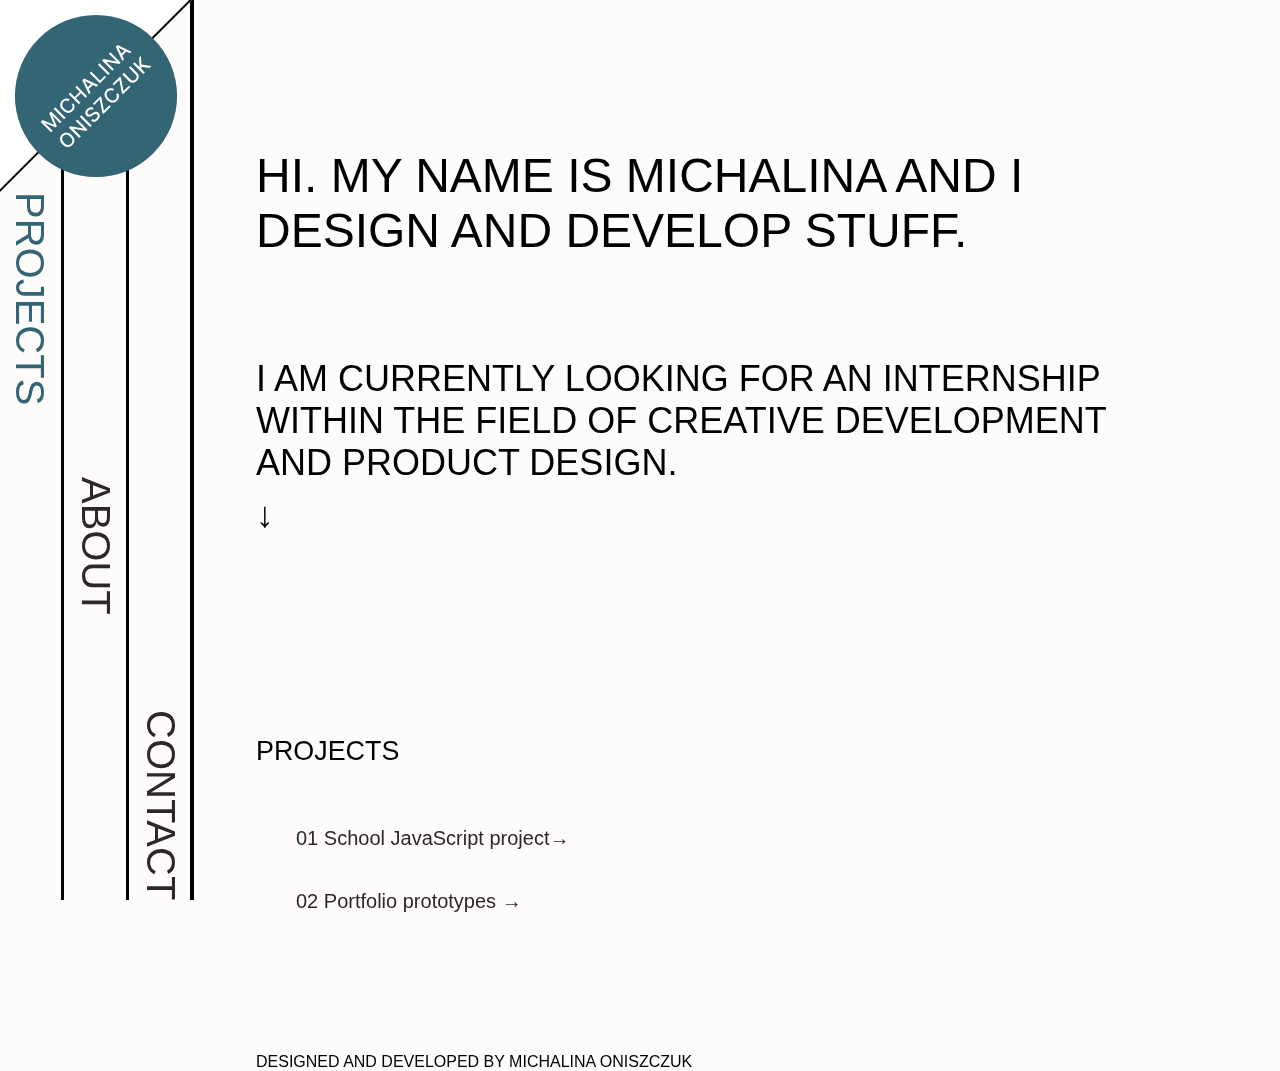
==== index.html @ ffb0e6c4 "finished" ====
<!DOCTYPE html>
<html lang="en">
  <head>
    <meta charset="UTF-8" />
    <meta http-equiv="X-UA-Compatible" content="IE=edge" />
    <meta name="viewport" content="width=device-width, initial-scale=1.0" />
    <title>Portfolio</title>
    <link rel="stylesheet" href="style.css" />
  </head>
  <body>
    <div id="background_lines">
      <div class="line"></div>
      <div class="line"></div>
      <div class="line"></div>
    </div>
    <header>
      <a href="index.html" id="logo-link"
        ><?xml version="1.0" encoding="utf-8"?>
        <!-- Generator: Adobe Illustrator 26.3.1, SVG Export Plug-In . SVG Version: 6.00 Build 0)  -->
        <svg version="1.1" id="Warstwa_1" xmlns="http://www.w3.org/2000/svg" xmlns:xlink="http://www.w3.org/1999/xlink" x="0px" y="0px" viewBox="0 0 287 287" style="enable-background: new 0 0 287 287" xml:space="preserve">
          <style type="text/css">
            .st0 {
              fill: #ffffff;
            }
            .st1 {
              fill: #336574;
            }
          </style>
          <polygon class="st0" points="287,0 0,287 0,0 " stroke-width="2" />
          <g>
            <polygon points="287,0 0,287 0,282.8 282.8,0 	" />
          </g>

          <circle class="st1" cx="143.5" cy="143.5" r="121.2" />

          <path
            id="logo_txt"
            class="st0"
            d="M60.8,182.2l2.8-2.8l16.9,7.1l0.2-0.2l-7.1-16.9l2.8-2.8L91.9,182l-2.2,2.2L78.5,173l-0.1,0.1l6.6,15.7
          l-1.8,1.8l-15.7-6.6l-0.1,0.1l11.2,11.2l-2.2,2.2L60.8,182.2z M82.6,160.4L98,175.9l-2.3,2.3l-15.4-15.4L82.6,160.4z M104.3,148.8
          l-2.3,2.4c-0.6-0.4-1.2-0.7-1.8-0.8c-0.6-0.1-1.3-0.2-1.9-0.1c-0.6,0.1-1.2,0.3-1.8,0.6c-0.6,0.3-1.1,0.7-1.6,1.2
          c-0.9,0.9-1.5,1.9-1.7,3.1c-0.3,1.1-0.1,2.4,0.3,3.6c0.5,1.3,1.3,2.5,2.6,3.8c1.3,1.3,2.5,2.1,3.8,2.6c1.3,0.5,2.5,0.6,3.6,0.3
          c1.1-0.3,2.2-0.8,3-1.7c0.5-0.5,0.9-1,1.2-1.6c0.3-0.6,0.5-1.2,0.6-1.8c0.1-0.6,0.1-1.2-0.1-1.9c-0.1-0.6-0.4-1.2-0.8-1.8l2.4-2.3
          c0.6,0.9,1.1,1.8,1.4,2.8c0.3,1,0.4,2,0.3,3c-0.1,1-0.4,2-0.9,3c-0.5,1-1.1,1.9-2,2.7c-1.3,1.3-2.8,2.2-4.5,2.6
          c-1.7,0.4-3.4,0.3-5.2-0.3c-1.8-0.6-3.5-1.7-5.1-3.3c-1.6-1.6-2.8-3.4-3.3-5.1c-0.6-1.8-0.7-3.5-0.3-5.2c0.4-1.7,1.3-3.2,2.6-4.5
          c0.8-0.8,1.7-1.5,2.6-1.9c0.9-0.5,1.9-0.8,2.9-0.9c1-0.1,2,0,3.1,0.2C102.3,147.6,103.3,148.1,104.3,148.8z M117.9,156l-15.4-15.4
          l2.3-2.3l6.7,6.7l7.7-7.7l-6.7-6.7l2.3-2.3l15.4,15.4l-2.3,2.3l-6.7-6.7l-7.7,7.7l6.7,6.7L117.9,156z M135.4,138.5l-2.5,2.5l-9.9-21
          l2.7-2.7l21,9.9l-2.5,2.5l-17-8.3l-0.1,0.1L135.4,138.5z M129.7,132.1l8-8l2,2l-8,8L129.7,132.1z M149.3,124.6l-15.4-15.4l2.3-2.3
          l13.4,13.4l7-7l2,2L149.3,124.6z M148.6,94.4l15.4,15.4l-2.3,2.3l-15.4-15.4L148.6,94.4z M164.9,78.2l15.4,15.4l-2.1,2.1L159,92.2
          l-0.1,0.1l11.3,11.3l-2.3,2.3l-15.4-15.4l2.2-2.2l19.2,3.5l0.1-0.1l-11.3-11.3L164.9,78.2z M185.4,88.5l-2.5,2.5l-9.9-21l2.7-2.7
          l21,9.9l-2.5,2.5l-17-8.3l-0.1,0.1L185.4,88.5z M179.8,82l8-8l2,2l-8,8L179.8,82z M107.4,202c1.6,1.6,2.8,3.4,3.3,5.2
          c0.6,1.8,0.7,3.5,0.2,5.2c-0.4,1.7-1.3,3.2-2.6,4.5c-1.3,1.3-2.8,2.2-4.5,2.6c-1.7,0.4-3.4,0.3-5.2-0.3c-1.8-0.6-3.5-1.7-5.1-3.3
          c-1.6-1.6-2.8-3.4-3.3-5.1c-0.6-1.8-0.7-3.5-0.3-5.2c0.4-1.7,1.3-3.2,2.6-4.5c1.3-1.3,2.8-2.2,4.5-2.6c1.7-0.4,3.4-0.3,5.2,0.2
          C104,199.2,105.7,200.3,107.4,202z M105.1,204.3c-1.3-1.3-2.5-2.1-3.8-2.6c-1.3-0.5-2.5-0.6-3.6-0.3c-1.1,0.3-2.2,0.8-3,1.7
          c-0.9,0.9-1.5,1.9-1.7,3.1c-0.3,1.1-0.2,2.3,0.3,3.6c0.5,1.3,1.3,2.5,2.6,3.8c1.3,1.3,2.5,2.1,3.8,2.6c1.3,0.5,2.5,0.6,3.6,0.3
          c1.1-0.3,2.2-0.8,3-1.7c0.9-0.9,1.5-1.9,1.7-3c0.3-1.2,0.2-2.4-0.3-3.6C107.2,206.8,106.3,205.5,105.1,204.3z M115.5,178.5
          l15.4,15.4l-2.1,2.1l-19.2-3.5l-0.1,0.1l11.3,11.3l-2.3,2.3L103,190.9l2.2-2.2l19.2,3.5l0.1-0.1l-11.3-11.3L115.5,178.5z
           M121.6,172.3l15.4,15.4l-2.3,2.3l-15.4-15.4L121.6,172.3z M137.9,164.2c-0.8-0.6-1.7-0.9-2.7-0.7c-1,0.2-1.9,0.7-2.8,1.6
          c-0.6,0.6-1.1,1.3-1.3,1.9c-0.3,0.7-0.4,1.3-0.3,1.9c0.1,0.6,0.4,1.1,0.8,1.5c0.4,0.4,0.8,0.6,1.2,0.7c0.4,0.1,0.9,0.1,1.4,0
          c0.5-0.1,0.9-0.3,1.4-0.5c0.4-0.2,0.9-0.4,1.2-0.7l1.9-1.1c0.6-0.4,1.3-0.7,2-1c0.7-0.3,1.5-0.5,2.3-0.6c0.8-0.1,1.6,0,2.3,0.2
          c0.8,0.2,1.5,0.7,2.2,1.4c0.9,0.9,1.4,1.9,1.6,3c0.2,1.1,0.1,2.3-0.3,3.6c-0.5,1.2-1.3,2.5-2.5,3.7c-1.2,1.2-2.3,2-3.5,2.4
          c-1.2,0.5-2.4,0.6-3.5,0.4c-1.2-0.2-2.2-0.7-3.2-1.6l2.3-2.3c0.6,0.5,1.2,0.8,1.9,0.9c0.7,0,1.4-0.1,2-0.4c0.7-0.3,1.3-0.8,1.9-1.4
          c0.7-0.7,1.1-1.3,1.4-2.1c0.3-0.7,0.4-1.4,0.3-2.1c-0.1-0.7-0.4-1.3-0.9-1.8c-0.5-0.5-1-0.7-1.5-0.7c-0.5,0-1.1,0.1-1.8,0.3
          c-0.6,0.2-1.3,0.6-2,1l-2.3,1.3c-1.6,0.9-3,1.4-4.4,1.5c-1.4,0.1-2.6-0.4-3.7-1.5c-0.9-0.9-1.4-1.9-1.6-3.1c-0.2-1.1,0-2.3,0.4-3.5
          c0.5-1.2,1.2-2.3,2.2-3.3c1-1,2.1-1.8,3.3-2.2c1.2-0.4,2.3-0.6,3.4-0.4c1.1,0.2,2.1,0.7,2.9,1.5L137.9,164.2z M154.5,170.3l-1.6-1.6
          l-3.8-20l-8.2,8.2l-2-2l11-11l1.6,1.6l3.8,20l8.2-8.2l2,2L154.5,170.3z M170.6,133.4l-2.3,2.4c-0.6-0.4-1.2-0.7-1.8-0.8
          c-0.6-0.1-1.3-0.2-1.9-0.1c-0.6,0.1-1.2,0.3-1.8,0.6c-0.6,0.3-1.1,0.7-1.6,1.2c-0.9,0.9-1.5,1.9-1.7,3.1c-0.3,1.1-0.1,2.4,0.3,3.6
          c0.5,1.3,1.3,2.5,2.6,3.8c1.3,1.3,2.5,2.1,3.8,2.6c1.3,0.5,2.5,0.6,3.6,0.3c1.1-0.3,2.2-0.8,3-1.7c0.5-0.5,0.9-1,1.2-1.6
          c0.3-0.6,0.5-1.2,0.6-1.8c0.1-0.6,0.1-1.2-0.1-1.9c-0.1-0.6-0.4-1.2-0.8-1.8l2.4-2.3c0.6,0.9,1.1,1.8,1.4,2.8c0.3,1,0.4,2,0.3,3
          c-0.1,1-0.4,2-0.9,3c-0.5,1-1.1,1.9-2,2.7c-1.3,1.3-2.8,2.2-4.5,2.6c-1.7,0.4-3.4,0.3-5.2-0.3c-1.8-0.6-3.5-1.7-5.1-3.3
          c-1.6-1.6-2.8-3.4-3.3-5.1c-0.6-1.8-0.7-3.5-0.3-5.2c0.4-1.7,1.3-3.2,2.6-4.5c0.8-0.8,1.7-1.5,2.6-1.9c0.9-0.5,1.9-0.8,2.9-0.9
          c1-0.1,2,0,3.1,0.2C168.6,132.2,169.6,132.7,170.6,133.4z M183.8,141l-1.6-1.6l-3.8-20l-8.2,8.2l-2-2l11-11l1.6,1.6l3.8,20l8.2-8.2
          l2,2L183.8,141z M192.7,101.3L195,99l10.1,10.1c1.1,1.1,1.8,2.3,2.1,3.6c0.3,1.3,0.3,2.7-0.2,4.1c-0.4,1.4-1.3,2.7-2.5,3.9
          c-1.2,1.2-2.5,2.1-3.9,2.5c-1.4,0.4-2.8,0.5-4.1,0.2c-1.3-0.3-2.6-1-3.6-2.1l-10.1-10.1l2.3-2.3l10,10c0.7,0.7,1.5,1.2,2.3,1.4
          c0.9,0.2,1.7,0.2,2.6,0c0.9-0.3,1.7-0.8,2.5-1.6c0.8-0.8,1.3-1.6,1.6-2.5c0.3-0.9,0.3-1.7,0-2.6c-0.2-0.8-0.7-1.6-1.4-2.3
          L192.7,101.3z M214.2,110.6l-15.4-15.4l2.3-2.3l7.4,7.4l0.2-0.2l-0.9-13.8l2.9-2.9l0.7,13.2l14.7,2.2l-2.8,2.8l-11.9-1.9l0.3,3.9
          l4.8,4.8L214.2,110.6z"
          /></svg
      ></a>
      <nav>
        <div class="a_container"><a href="#projects_list" class="text-link" id="projects-tag-on-projects-page">Projects</a></div>
        <div class="a_container"><a href="about.html" class="text-link">About</a></div>
        <div class="a_container"><a href="contact.html" class="text-link">Contact</a></div>
      </nav>
    </header>
    <div class="layout">
    <main>
     
        <section>
        <h1>Hi. My name is Michalina and I design and develop stuff.</h1>
        <h2 class="index">I am currently looking for an internship within the field of creative development and product design.<div id='arrow'>↓</div></h2>
        
        </section>
          <section id="projects_list">
        <h3>Projects</h3>
        
        <ul>
          <li><a class='projects' href="hogwart.html">01 School JavaScript project→</a></li>
          <li><a class='projects' href='portfolio.html'>02 Portfolio prototypes →</a></li>
        </ul>
      </section>
    
    </main>
    <footer>Designed and developed by Michalina Oniszczuk</footer>
  </div>
    <script src="script.js"></script>
  </body>
</html>
---- style.css ----
/* RESET CSS */
* {
  margin: 0;
  list-style: none;
}

a {
  text-decoration: none;
}

/* IMPORTING FONT */
@import url("https://fonts.googleapis.com/css2?family=Inter:wght@300;400;500;600;700;800;900&display=swap");

/* VARIABLES */
:root {
  --background-color: #fefbfb;
  --default-textcolor: #2e2727;
  --font: "Inter", sans-serif;
  --index-color-intense: #336574;
  --index-color-subtle: #336574;
  --contact-color-intense: #743362;
  --contact-color-subtle: #6b498c;
  --about-color-intense: #744a33;
  --about-color-subtle: #744a33;
}

/* CODE */

body {
  background-color: var(--background-color);
  font-family: var(--font);
  display: flex;
}

a#logo-link {
  position: absolute;
  width: 15vw;
  z-index: 1;
}

nav {
  display: flex;
  flex-direction: row;
  text-transform: uppercase;
  height: 100vh;
  width: 15vw;
  justify-content: center;
  align-items: center;
  position: relative;
  font-size: 2.5rem;
}

nav .a_container {
  display: flex;
  height: 100vh;
  width: 33%;
  align-items: center;
  border-right: 2px black solid;
  writing-mode: vertical-rl;
}

nav .a_container:nth-of-type(1) {
  /*padding-top: 30vw;*/
  justify-content: flex-start;
}

nav .a_container:nth-child(2) {
  /* padding-top: 15vw; */
  justify-content: center;
}

nav .a_container:nth-child(3) {
  justify-content: flex-end;
}

a.text-link {
  padding-top: 15vw;
}

.layout {
  text-transform: uppercase;
  display: flex;
  flex-direction: column;
  justify-content: center;
  margin-top: 10vw;
  margin-left: 5vw;
  margin-right: 10vw;
  align-self: center;
}

h1 {
  font-weight: 400;
  margin-top: 20px;
  font-size: 3rem;
  margin-bottom: 100px;
}

h2 {
  font-size: 2.25rem;
  font-weight: 400;
  margin-top: 80px;
}

h2.index {
  margin-bottom: 200px;
}

h3 {
  font-size: 1.68rem;
  font-weight: 400;
}

li {
  font-weight: 400;
  padding: 20px 0;
  text-transform: none;
  font-size: 1.25rem;
}

ul {
  margin-top: 40px;
  margin-bottom: 40px;
}

a {
  color: var(--default-textcolor);
}

p {
  font-size: 1.26rem;
  font-weight: 400;
  text-transform: none;
  margin-bottom: 40px;
  margin-top: 40px;
  line-height: 1.5;
}

.details {
  width: 100%;
  margin-bottom: 20px;
}

.solution_link {
  font-size: 2rem;
  align-self: center;
  background-color: var(--index-color-intense);
  color: var(--background-color);
  padding: 10px;
}

section.project_images {
  display: grid;
  grid-template-columns: 1fr 1fr;
  grid-template-rows: 1fr 1fr;
  align-items: center;
  margin-top: 100px;
}

footer {
  margin-top: 80px;
  font-size: 1rem;
}

a:hover.projects {
  color: var(--index-color-intense);
}

#arrow {
  margin-top: 10px;
  margin-bottom: 10px;
}

#background_lines {
  display: flex;
  position: fixed;
  z-index: -1000;
  width: 15vw;
  flex-direction: row;
  text-transform: uppercase;
  height: 100vh;
  justify-content: center;
  align-items: center;
}

.line {
  height: 100%;
  width: 33%;
  align-items: center;
  border-right: 2px black solid;
}

#about-tag-on-about-page {
  color: #744a33;
}

#contact-tag-on-contact-page {
  color: #6b498c;
}

#projects-tag-on-projects-page {
  color: var(--index-color-subtle);
}

/* ANIMATION */

.over-logo {
  animation-name: spin-around;
  animation-duration: 4s;
  animation-iteration-count: infinite;
}

@keyframes spin-around {
  from {
    transform-origin: center;
    transform: rotate(0deg);
  }

  to {
    transform-origin: center;
    transform: rotate(360deg);
  }
}

/* MEDIA QUERIES */

@media only screen and (max-width: 900px) {
  .project_images img {
    max-width: 80vw;
  }
  .solution_link {
    font-size: 1.5rem;
  }

  section.project_images {
    display: flex;
    flex-direction: column;
    align-items: center;
  }
}

@media only screen and (max-width: 600px) {
  nav {
    font-size: 1.5rem;
  }

  h1 {
    font-size: 2.25rem;
  }

  h2 {
    font-size: 1.68rem;
  }

  nav {
    flex-direction: column;
  }

  #background_lines {
    display: none;
  }

  section.project_images {
    display: flex;
    flex-direction: column;
    align-items: center;
  }

  footer {
    margin-top: 150px;
  }

  .project_images img {
    max-width: 80vw;
  }

  .solution_link {
    font-size: 1.5rem;
    background-color: var(--background-color);
    color: var(--default-textcolor)
  }
  .layout {
    text-transform: uppercase;
    display: flex;
    flex-direction: column;
    justify-content: center;
    margin-top: 5vw;
    margin-left: 5vw;
    margin-right: 5vw;
    align-self: center;
  } 
}
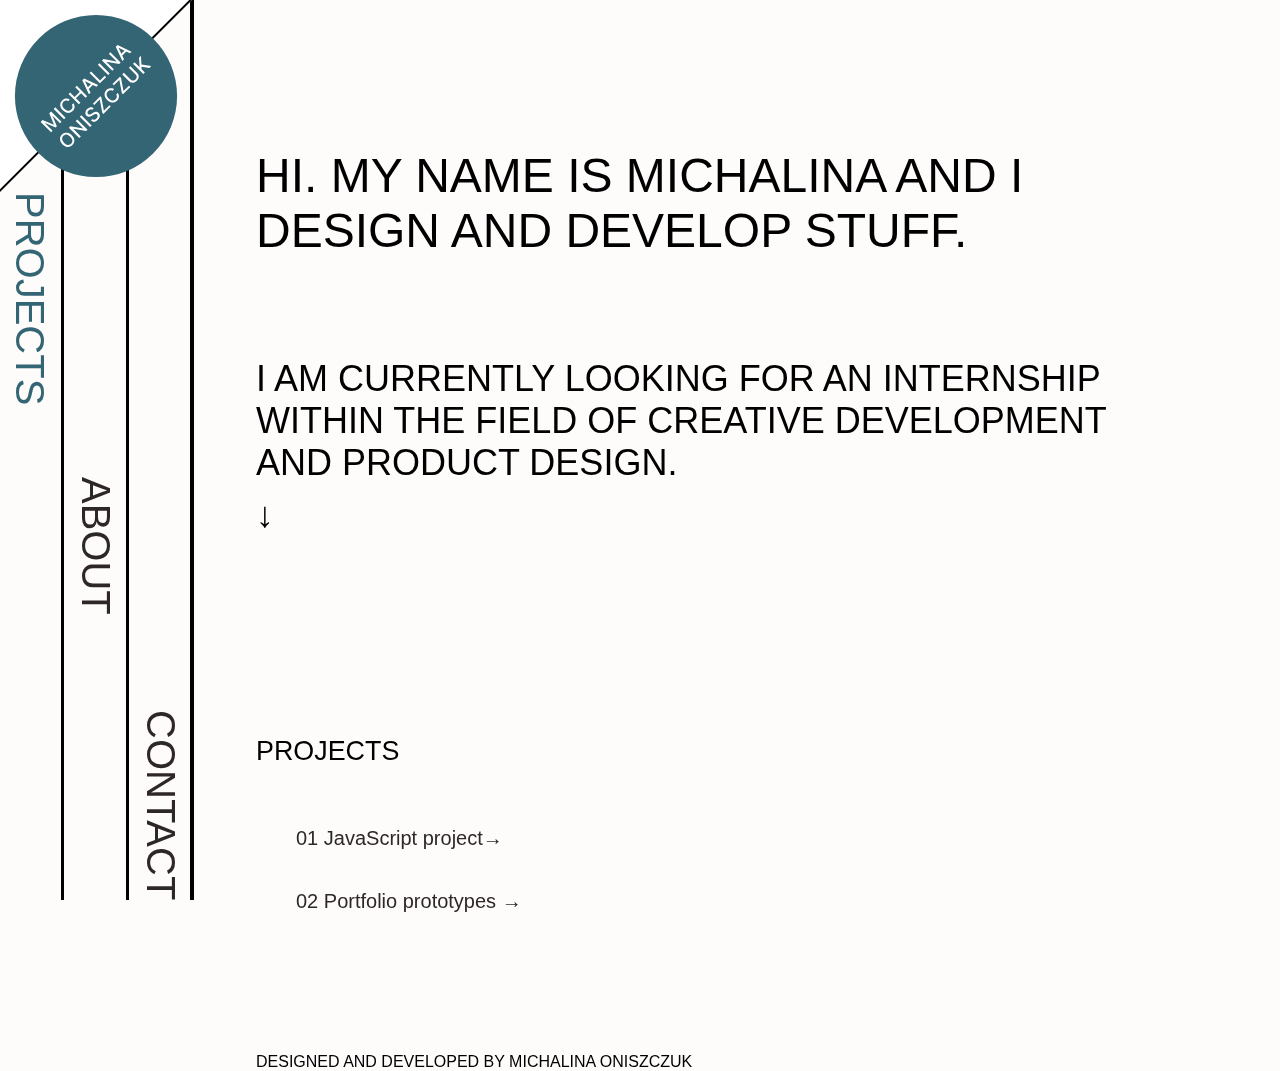
==== commit 34ed1825: "fixing typos" ====
--- a/index.html
+++ b/index.html
@@ -95,7 +95,7 @@
         <h3>Projects</h3>
         
         <ul>
-          <li><a class='projects' href="hogwart.html">01 School JavaScript project→</a></li>
+          <li><a class='projects' href="hogwart.html">01 JavaScript project→</a></li>
           <li><a class='projects' href='portfolio.html'>02 Portfolio prototypes →</a></li>
         </ul>
       </section>
